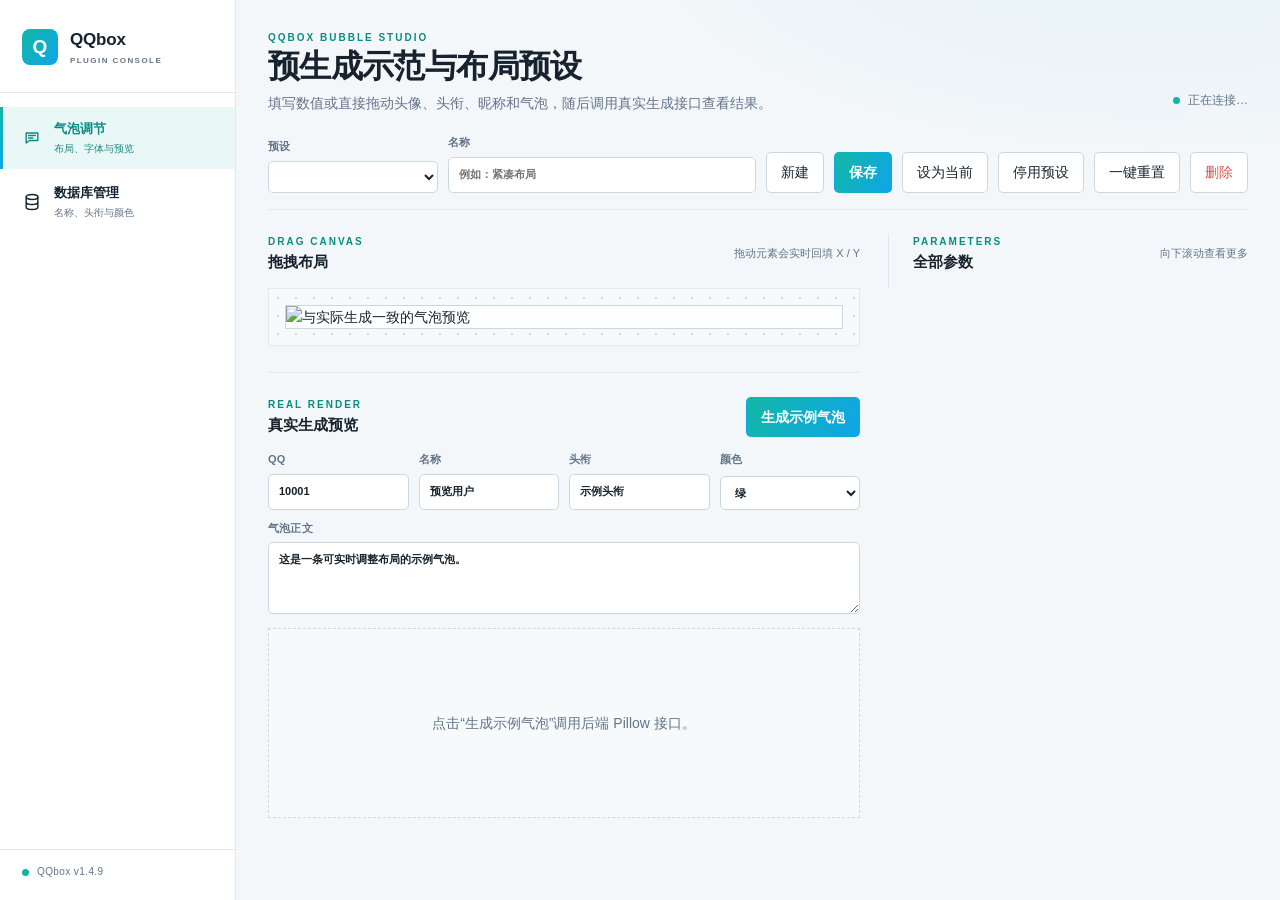
==== pages/bubble-studio/index.html @ f3b5099f "Preserve nickname defaults while isolating rendering The nickname editor now starts from the request" ====
<!doctype html>
<html lang="zh-CN">
  <head>
    <meta charset="utf-8" />
    <meta name="viewport" content="width=device-width, initial-scale=1" />
    <title>QQbox 控制台</title>
    <link rel="stylesheet" href="./style.css" />
  </head>
  <body>
    <div class="app-shell">
      <aside class="app-sidebar" aria-label="QQbox 功能导航">
        <div class="brand">
          <span class="brand-mark" aria-hidden="true">Q</span>
          <div><strong>QQbox</strong><small>PLUGIN CONSOLE</small></div>
        </div>
        <nav class="side-nav">
          <button class="nav-item active" type="button" data-view="bubble" aria-selected="true">
            <svg viewBox="0 0 24 24" aria-hidden="true"><path d="M5 6h14v9H9l-4 3V6Zm3 3h8M8 12h5" /></svg>
            <span><strong>气泡调节</strong><small>布局、字体与预览</small></span>
          </button>
          <button class="nav-item" type="button" data-view="database" aria-selected="false">
            <svg viewBox="0 0 24 24" aria-hidden="true"><ellipse cx="12" cy="6" rx="7" ry="3" /><path d="M5 6v6c0 1.7 3.1 3 7 3s7-1.3 7-3V6M5 12v6c0 1.7 3.1 3 7 3s7-1.3 7-3v-6" /></svg>
            <span><strong>数据库管理</strong><small>名称、头衔与颜色</small></span>
          </button>
        </nav>
        <div class="sidebar-foot"><span class="live-dot"></span>QQbox v1.4.9</div>
      </aside>

      <main class="app-main">
        <section id="view-bubble" class="app-view studio" data-view-panel="bubble">
          <header class="bubble-header">
            <div>
              <p class="eyebrow">QQBOX BUBBLE STUDIO</p>
              <h1>预生成示范与布局预设</h1>
              <p class="subtitle">填写数值或直接拖动头像、头衔、昵称和气泡，随后调用真实生成接口查看结果。</p>
            </div>
            <div id="status" class="status" role="status">正在连接…</div>
          </header>

          <section class="preset-bar">
            <label>预设<select id="preset-select"></select></label>
            <label class="preset-name">名称<input id="preset-name" maxlength="64" placeholder="例如：紧凑布局" /></label>
            <button id="new-preset" type="button">新建</button>
            <button id="save-preset" class="primary" type="button">保存</button>
            <button id="activate-preset" type="button">设为当前</button>
            <button id="deactivate-preset" type="button">停用预设</button>
            <button id="reset-preset" type="button">一键重置</button>
            <button id="delete-preset" class="danger" type="button">删除</button>
          </section>

          <section class="main-grid">
            <div class="preview-column">
              <section class="canvas-panel">
                <div class="section-heading">
                  <div><p class="eyebrow">DRAG CANVAS</p><h2>拖拽布局</h2></div>
                  <span class="hint">拖动元素会实时回填 X / Y</span>
                </div>
                <div id="stage-wrap">
                  <div id="stage">
                    <img id="stage-image" alt="与实际生成一致的气泡预览" />
                    <button class="part avatar-part" data-section="avatar" type="button" aria-label="拖动头像">头像</button>
                    <button class="part title-part" data-section="title" type="button" aria-label="拖动头衔">头衔</button>
                    <button class="part nickname-part" data-section="nickname" type="button" aria-label="拖动昵称">昵称</button>
                    <button class="part bubble-part" data-section="bubble" type="button" aria-label="拖动消息气泡">气泡</button>
                  </div>
                </div>
              </section>

              <section class="real-preview">
                <div class="section-heading">
                  <div><p class="eyebrow">REAL RENDER</p><h2>真实生成预览</h2></div>
                  <button id="generate-preview" class="primary" type="button">生成示例气泡</button>
                </div>
                <div class="sample-fields">
                  <label>QQ<input id="sample-qq" value="10001" inputmode="numeric" /></label>
                  <label>名称<input id="sample-name" value="预览用户" maxlength="64" /></label>
                  <label>头衔<input id="sample-title" value="示例头衔" maxlength="64" /></label>
                  <label>颜色<select id="sample-color"><option value="1">灰</option><option value="2">紫</option><option value="3">黄</option><option value="4" selected>绿</option></select></label>
                  <label class="sample-text">气泡正文<textarea id="sample-text" maxlength="500">这是一条可实时调整布局的示例气泡。</textarea></label>
                </div>
                <div id="render-output" class="render-output">
                  <span>点击“生成示例气泡”调用后端 Pillow 接口。</span>
                  <img id="preview-image" alt="气泡生成预览" hidden />
                </div>
              </section>
            </div>

            <aside class="controls-panel">
              <div class="section-heading"><div><p class="eyebrow">PARAMETERS</p><h2>全部参数</h2></div><span class="hint">向下滚动查看更多</span></div>
              <div id="controls"></div>
            </aside>
          </section>
        </section>

        <section id="view-database" class="app-view database-view" data-view-panel="database" hidden>
          <div class="database-header">
            <div>
              <p class="eyebrow">QQBOX DATABASE</p>
              <h1>用户资料管理</h1>
              <p class="subtitle">直接维护气泡使用的用户名称、头衔与颜色。</p>
            </div>
            <button id="new-profile" class="primary" type="button">新增用户</button>
          </div>

          <section class="db-toolbar">
            <label class="db-search-field"><span>搜索</span><input id="search" type="search" placeholder="QQ、名称或头衔" /></label>
            <button id="refresh" type="button">刷新数据库</button>
            <span id="count" class="muted"></span>
          </section>

          <section class="db-workspace">
            <div class="db-table-card">
              <div class="db-table-scroll">
                <table>
                  <thead><tr><th>QQ</th><th>用户名称</th><th>用户头衔</th><th>用户颜色</th><th>操作</th></tr></thead>
                  <tbody id="profile-list"></tbody>
                </table>
              </div>
              <div id="empty" class="db-empty" hidden>数据库中还没有匹配的用户记录。</div>
            </div>

            <form id="editor" class="db-editor" hidden>
              <div class="db-editor-heading">
                <div><p class="eyebrow">PROFILE</p><h2 id="editor-title">新增用户</h2></div>
                <button id="close-editor" class="icon-button" type="button" aria-label="关闭">×</button>
              </div>
              <label>QQ<input id="qq" name="qq" inputmode="numeric" required /></label>
              <label>用户名称<input id="name" name="name" maxlength="64" placeholder="留空时使用缓存昵称" /></label>
              <label>用户头衔<input id="title" name="title" maxlength="64" /></label>
              <label>用户颜色<select id="color" name="color"><option value="1">灰色 · #B5B6B5</option><option value="2">紫色 · #D69AFF</option><option value="3">黄色 · #FFC629</option><option value="4">绿色 · #52D7C5</option></select></label>
              <div class="db-form-actions"><button id="cancel" type="button">取消</button><button class="primary" type="submit">保存到数据库</button></div>
            </form>
          </section>
          <div id="notice" class="db-notice" role="status" aria-live="polite"></div>
        </section>
      </main>
    </div>
    <script type="module" src="./shell.js"></script>
    <script type="module" src="./app.js"></script>
    <script type="module" src="./database.js"></script>
  </body>
</html>
---- pages/bubble-studio/style.css ----
:root {
  color-scheme: light;
  --bg: #f4f7f9;
  --surface: #ffffff;
  --surface-2: #f7fafb;
  --text: #16232e;
  --muted: #63748a;
  --border: #e1e8ee;
  --border-strong: #ccd7e0;
  --accent: #0fb5a8;
  --accent-2: #0ea5e9;
  --accent-strong: #0a8c82;
  --accent-soft: color-mix(in srgb, var(--accent) 9%, transparent);
  --danger: #d9534f;
  --gradient: linear-gradient(120deg, #12b7a6 0%, #0ea5e9 100%);
  --ring: 0 0 0 3px color-mix(in srgb, var(--accent) 15%, transparent);
  --radius: 5px;
  --ease: cubic-bezier(.4, 0, .2, 1);
}
[data-theme="dark"] {
  color-scheme: dark;
  --bg: #0a111c;
  --surface: #101a29;
  --surface-2: #0c1522;
  --text: #e2edf6;
  --muted: #8ba0b6;
  --border: #22303f;
  --border-strong: #324254;
  --accent: #2dd4bf;
  --accent-2: #38bdf8;
  --accent-strong: #5eead4;
  --accent-soft: color-mix(in srgb, var(--accent) 11%, transparent);
  --danger: #ff8585;
  --gradient: linear-gradient(120deg, #14b8a6 0%, #0ea5e9 100%);
  --ring: 0 0 0 3px color-mix(in srgb, var(--accent) 22%, transparent);
}

* { box-sizing: border-box; }
::selection { background: color-mix(in srgb, var(--accent) 20%, transparent); }
*::-webkit-scrollbar { width: 10px; height: 10px; }
*::-webkit-scrollbar-track { background: transparent; }
*::-webkit-scrollbar-thumb { border: 3px solid transparent; border-radius: 8px; background: color-mix(in srgb, var(--muted) 30%, transparent) content-box; }
*::-webkit-scrollbar-thumb:hover { background-color: color-mix(in srgb, var(--muted) 50%, transparent); }

body {
  min-height: 100vh;
  margin: 0;
  background:
    radial-gradient(1000px 460px at 90% -10%, color-mix(in srgb, var(--accent-2) 7%, transparent), transparent 60%),
    var(--bg);
  color: var(--text);
  font: 14px/1.6 Inter, "Segoe UI", "PingFang SC", "Microsoft YaHei", sans-serif;
  -webkit-font-smoothing: antialiased;
}
[hidden] { display: none !important; }

/* ---------- 应用骨架与侧边栏 ---------- */
.app-shell { display: grid; grid-template-columns: 236px minmax(0, 1fr); min-height: 100vh; }
.app-sidebar {
  position: sticky;
  top: 0;
  z-index: 10;
  display: flex;
  flex-direction: column;
  height: 100vh;
  padding: 26px 0 20px;
  border-right: 1px solid var(--border);
  background: var(--surface);
}
.brand { display: flex; align-items: center; gap: 12px; padding: 0 22px 24px; border-bottom: 1px solid var(--border); margin-bottom: 14px; }
.brand-mark {
  display: grid;
  place-items: center;
  width: 36px;
  height: 36px;
  border-radius: 8px;
  background: var(--gradient);
  color: #fff;
  font-size: 19px;
  font-weight: 800;
}
.brand strong, .brand small { display: block; }
.brand strong { font-size: 17px; letter-spacing: -.01em; }
.brand small { margin-top: 2px; color: var(--muted); font-size: 8px; font-weight: 700; letter-spacing: .18em; }
.side-nav { display: grid; gap: 2px; }
.nav-item {
  position: relative;
  display: flex;
  align-items: center;
  gap: 12px;
  width: 100%;
  padding: 12px 22px;
  border: 0;
  border-radius: 0;
  background: transparent;
  text-align: left;
  transition: background .16s var(--ease), color .16s var(--ease);
}
.nav-item svg { flex: 0 0 auto; width: 20px; height: 20px; fill: none; stroke: currentColor; stroke-width: 1.7; stroke-linecap: round; stroke-linejoin: round; }
.nav-item span, .nav-item strong, .nav-item small { display: block; min-width: 0; }
.nav-item strong { font-size: 13px; font-weight: 600; }
.nav-item small { margin-top: 1px; color: var(--muted); font-size: 10px; }
.nav-item:hover { background: var(--accent-soft); }
.nav-item.active { background: var(--accent-soft); color: var(--accent-strong); }
.nav-item.active::before { content: ""; position: absolute; left: 0; top: 0; bottom: 0; width: 3px; background: var(--gradient); }
.nav-item.active small { color: color-mix(in srgb, var(--accent-strong) 75%, var(--muted)); }
.sidebar-foot { display: flex; align-items: center; gap: 8px; margin-top: auto; padding: 14px 22px 0; border-top: 1px solid var(--border); color: var(--muted); font-size: 10px; letter-spacing: .04em; }
.live-dot { width: 7px; height: 7px; border-radius: 50%; background: var(--accent); animation: pulse 2.4s var(--ease) infinite; }
@keyframes pulse {
  0%, 100% { box-shadow: 0 0 0 0 color-mix(in srgb, var(--accent) 35%, transparent); }
  55% { box-shadow: 0 0 0 5px transparent; }
}
.app-main { min-width: 0; }
.app-view { min-height: 100vh; }

/* ---------- 通用控件 ---------- */
button, input, select, textarea { font: inherit; }
button {
  border: 1px solid var(--border-strong);
  border-radius: var(--radius);
  padding: 8px 14px;
  background: var(--surface);
  color: var(--text);
  cursor: pointer;
  white-space: nowrap;
  transition: border-color .15s var(--ease), box-shadow .15s var(--ease), background .15s var(--ease), color .15s var(--ease);
}
button:hover { border-color: var(--accent); color: var(--accent-strong); background: var(--accent-soft); }
button:focus-visible { outline: none; border-color: var(--accent); box-shadow: var(--ring); }
.primary { border-color: transparent; background: var(--gradient); color: #fff; font-weight: 600; }
.primary:hover { border-color: transparent; color: #fff; filter: brightness(1.06); background: var(--gradient); }
.danger { color: var(--danger); }
.danger:hover { border-color: var(--danger); color: var(--danger); background: color-mix(in srgb, var(--danger) 7%, transparent); }

label { display: grid; gap: 5px; color: var(--muted); font-size: 11px; font-weight: 600; letter-spacing: .02em; }
input, select, textarea {
  width: 100%;
  border: 1px solid var(--border-strong);
  border-radius: var(--radius);
  padding: 8px 10px;
  background: var(--surface);
  color: var(--text);
  outline: none;
  transition: border-color .15s var(--ease), box-shadow .15s var(--ease);
}
input:hover, select:hover, textarea:hover { border-color: color-mix(in srgb, var(--accent) 50%, var(--border-strong)); }
input:focus, select:focus, textarea:focus { border-color: var(--accent); box-shadow: var(--ring); }
input[type="checkbox"] { width: 18px; height: 18px; padding: 0; accent-color: var(--accent); }
textarea { min-height: 72px; resize: vertical; }

/* ---------- 气泡调节视图 ---------- */
.studio { width: 100%; margin: 0 auto; padding: 30px 32px; }
header { display: flex; align-items: end; justify-content: space-between; gap: 18px; margin-bottom: 20px; }
h1, h2, h3, p { margin: 0; }
h1 { font-size: clamp(23px, 3vw, 32px); letter-spacing: -.02em; line-height: 1.25; }
h2 { font-size: 15px; font-weight: 650; letter-spacing: 0; }
.eyebrow { color: var(--accent-strong); font-size: 10px; font-weight: 700; letter-spacing: .2em; }
.subtitle, .hint { color: var(--muted); }
.subtitle { margin-top: 6px; }
.hint { font-size: 11px; }
.status { display: inline-flex; align-items: center; gap: 8px; padding: 4px 0; color: var(--muted); font-size: 12px; }
.status::before { content: ""; flex: 0 0 auto; width: 7px; height: 7px; border-radius: 50%; background: var(--accent); }
.status.error { color: var(--danger); }
.status.error::before { background: var(--danger); }

/* 预设工具行：平面、无盒体，底部分隔线 */
.preset-bar {
  display: flex;
  flex-wrap: wrap;
  gap: 10px;
  align-items: end;
  padding: 0 0 16px;
  margin-bottom: 24px;
  border-bottom: 1px solid var(--border);
}
.preset-bar label { min-width: 170px; }
.preset-name { flex: 1; min-width: 190px !important; }
.preset-bar #new-preset { margin-left: auto; }

.main-grid { display: grid; grid-template-columns: minmax(0, 1fr) 360px; gap: 28px; align-items: start; }
.preview-column { display: grid; gap: 26px; min-width: 0; }
.section-heading { display: flex; align-items: center; justify-content: space-between; gap: 12px; margin-bottom: 14px; }

/* 拖拽画布：仅保留功能边界，无圆角卡片 */
#stage-wrap {
  width: 100%;
  overflow: auto;
  padding: 16px;
  border: 1px solid var(--border);
  background:
    radial-gradient(color-mix(in srgb, var(--muted) 24%, transparent) 1px, transparent 1.2px) 0 0 / 18px 18px,
    var(--surface-2);
}
#stage { position: relative; width: 100%; min-width: 520px; border: 1px solid var(--border-strong); overflow: hidden; touch-action: none; background: var(--surface); }
#stage-image { display: block; width: 100%; height: auto; }
.part {
  position: absolute;
  z-index: 2;
  min-width: 18px;
  min-height: 18px;
  padding: 0;
  border: 1.5px dashed var(--accent-strong);
  border-radius: 3px;
  background: color-mix(in srgb, var(--accent) 8%, transparent);
  color: transparent;
  opacity: .45;
  user-select: none;
  touch-action: none;
  cursor: grab;
  transition: opacity .15s var(--ease), background .15s var(--ease), box-shadow .15s var(--ease);
}
.part:hover, .part:focus-visible { background: color-mix(in srgb, var(--accent) 16%, transparent); opacity: 1; box-shadow: var(--ring); }
.part:active { cursor: grabbing; }
.part.dragging { outline: 2px solid color-mix(in srgb, var(--accent) 55%, transparent); outline-offset: 2px; opacity: 1; }
.avatar-part { border-radius: 50%; }

/* 真实预览与画布之间用分隔线衔接 */
.real-preview { border-top: 1px solid var(--border); padding-top: 24px; }
.sample-fields { display: grid; grid-template-columns: repeat(4, minmax(100px, 1fr)); gap: 10px; }
.sample-text { grid-column: 1 / -1; }
.render-output { display: grid; place-items: center; min-height: 190px; margin-top: 14px; border: 1.5px dashed var(--border-strong); overflow: auto; color: var(--muted); background: var(--surface-2); }
.render-output img { display: block; max-width: 100%; height: auto; }
.render-output img[hidden] { display: none; }

/* 参数栏：右侧竖排，左侧发丝线分隔，分组可折叠 */
.controls-panel { max-height: calc(100vh - 60px); overflow: auto; position: sticky; top: 24px; padding-left: 24px; border-left: 1px solid var(--border); }
.control-section { border-top: 1px solid var(--border); }
.control-section:first-child { border-top: 0; }
.control-section summary {
  display: flex;
  align-items: center;
  justify-content: space-between;
  gap: 8px;
  padding: 13px 2px;
  cursor: pointer;
  list-style: none;
  user-select: none;
  color: var(--text);
  font-size: 12px;
  font-weight: 650;
  letter-spacing: .04em;
  transition: color .15s var(--ease);
}
.control-section summary::-webkit-details-marker { display: none; }
.control-section summary::after { content: "+"; color: var(--muted); font-size: 14px; font-weight: 400; }
.control-section[open] summary::after { content: "−"; }
.control-section summary:hover { color: var(--accent-strong); }
.control-grid { display: grid; grid-template-columns: repeat(2, minmax(0, 1fr)); gap: 10px; padding: 2px 2px 16px; }
.control-grid .wide { grid-column: 1 / -1; }

/* ---------- 数据库视图 ---------- */
.database-view { width: min(1220px, 100%); margin: 0 auto; padding: 32px; }
.database-header { display: flex; align-items: end; justify-content: space-between; gap: 24px; margin-bottom: 20px; }
.db-toolbar { display: flex; align-items: end; gap: 12px; padding: 0 0 16px; margin-bottom: 20px; border-bottom: 1px solid var(--border); }
.db-search-field { flex: 1; }
.db-toolbar .muted { padding-bottom: 10px; font-size: 12px; }
.muted { color: var(--muted); }
.db-workspace { display: grid; grid-template-columns: minmax(0, 1fr) 320px; gap: 28px; align-items: start; }
.db-table-card { min-width: 0; }
.db-table-scroll { overflow-x: auto; }
.database-view table { width: 100%; border-collapse: collapse; }
.database-view th, .database-view td { padding: 13px 16px; border-bottom: 1px solid var(--border); text-align: left; white-space: nowrap; }
.database-view th { color: var(--muted); font-size: 11px; font-weight: 650; letter-spacing: .1em; text-transform: uppercase; border-bottom-color: var(--border-strong); }
.database-view th:first-child, .database-view td:first-child { padding-left: 0; }
.database-view tbody tr { transition: background .13s var(--ease); }
.database-view tbody tr:hover { background: var(--accent-soft); }
.db-color-chip { display: inline-flex; align-items: center; gap: 8px; }
.db-color-dot { width: 12px; height: 12px; border-radius: 50%; box-shadow: inset 0 0 0 1px rgb(0 0 0 / 12%); }
.db-row-actions { display: flex; gap: 8px; }
.db-row-actions button { padding: 5px 11px; font-size: 12px; }
.db-editor { display: grid; gap: 15px; padding-left: 26px; border-left: 1px solid var(--border); position: sticky; top: 24px; }
.db-editor-heading { display: flex; align-items: start; justify-content: space-between; }
.icon-button { width: 30px; height: 30px; padding: 0; border-color: transparent; font-size: 20px; line-height: 1; color: var(--muted); }
.db-form-actions { display: flex; justify-content: flex-end; gap: 8px; margin-top: 4px; }
.db-empty { padding: 48px 20px; color: var(--muted); text-align: center; }
.db-notice { min-height: 26px; padding-top: 12px; color: var(--accent-strong); font-weight: 600; font-size: 12px; }
.db-notice.error { color: var(--danger); }

/* ---------- 响应式 ---------- */
@media (max-width: 1270px) {
  .main-grid { grid-template-columns: 1fr; }
  .controls-panel { position: static; max-height: none; padding-left: 0; border-left: 0; border-top: 1px solid var(--border); padding-top: 8px; }
}
@media (max-width: 900px) {
  .app-shell { grid-template-columns: 1fr; }
  .app-sidebar { position: static; height: auto; padding: 0; border-right: 0; border-bottom: 1px solid var(--border); }
  .brand { display: none; }
  .side-nav { display: flex; }
  .nav-item { justify-content: center; flex: 1; padding: 12px 8px; }
  .nav-item.active::before { top: auto; left: 18%; right: 18%; width: auto; height: 2px; }
  .nav-item small, .sidebar-foot { display: none; }
  .app-view { min-height: calc(100vh - 61px); }
}
@media (max-width: 820px) {
  .studio { padding: 18px 16px; }
  header { display: block; }
  .status { display: inline-flex; margin-top: 8px; }
  .sample-fields { grid-template-columns: repeat(2, 1fr); }
  .preset-bar label { flex: 1 1 180px; }
  .preset-bar #new-preset { margin-left: 0; }
  .database-view { padding: 20px 16px; }
  .database-header { align-items: start; }
  .db-workspace { grid-template-columns: 1fr; }
  .db-editor { position: static; grid-row: 1; padding-left: 0; border-left: 0; border-top: 1px solid var(--border); padding-top: 18px; }
  .db-toolbar { flex-wrap: wrap; }
  .db-search-field { flex-basis: 100%; }
}
@media (prefers-reduced-motion: reduce) {
  *, *::before, *::after { animation-duration: .01ms !important; transition-duration: .01ms !important; }
}
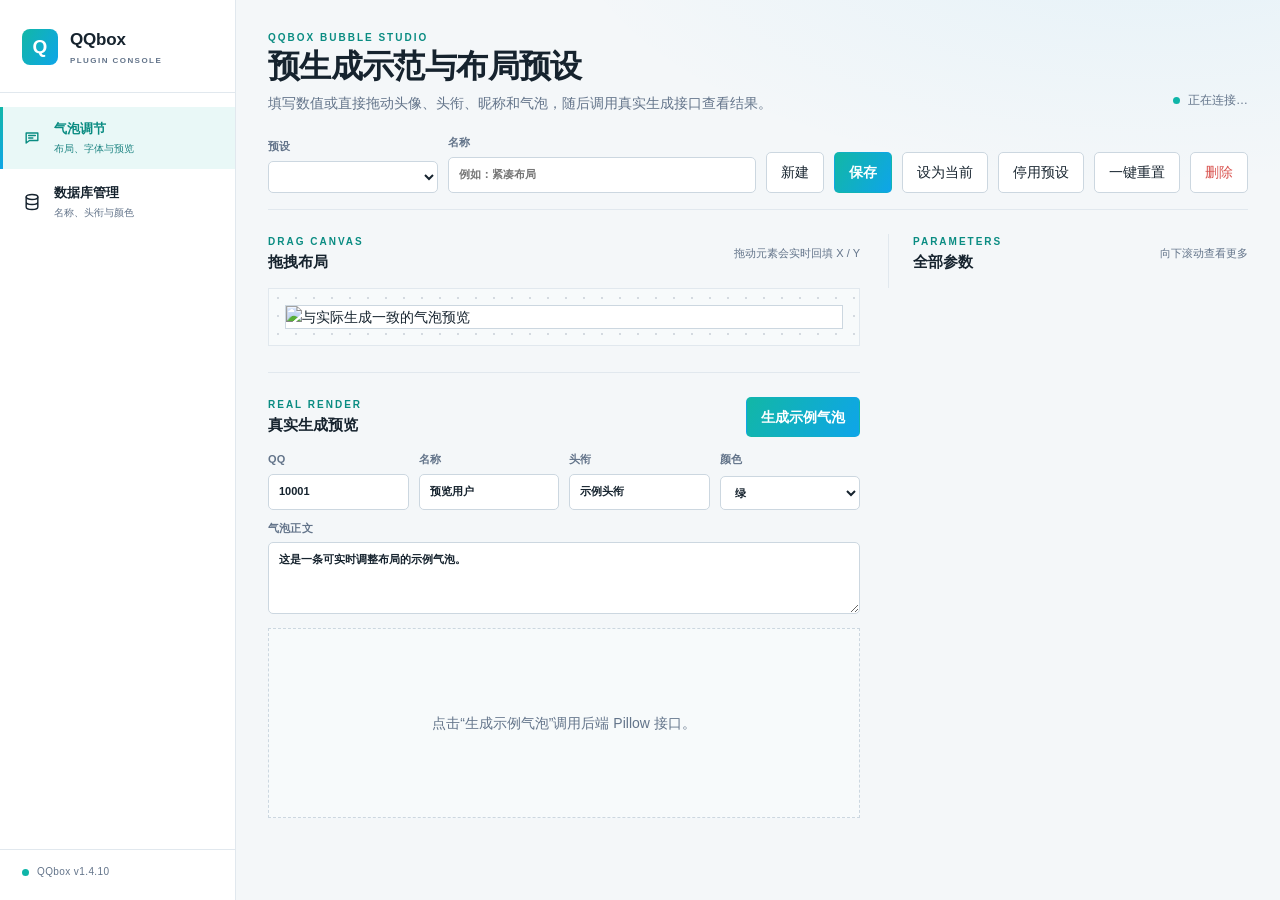
==== commit a33e27dc: "Prevent invalid presets from breaking rendered media Review feedback exposed three runtime hazards: " ====
--- a/pages/bubble-studio/index.html
+++ b/pages/bubble-studio/index.html
@@ -23,7 +23,7 @@
             <span><strong>数据库管理</strong><small>名称、头衔与颜色</small></span>
           </button>
         </nav>
-        <div class="sidebar-foot"><span class="live-dot"></span>QQbox v1.4.9</div>
+        <div class="sidebar-foot"><span class="live-dot"></span>QQbox v1.4.10</div>
       </aside>
 
       <main class="app-main">
@@ -76,7 +76,7 @@
                   <label>名称<input id="sample-name" value="预览用户" maxlength="64" /></label>
                   <label>头衔<input id="sample-title" value="示例头衔" maxlength="64" /></label>
                   <label>颜色<select id="sample-color"><option value="1">灰</option><option value="2">紫</option><option value="3">黄</option><option value="4" selected>绿</option></select></label>
-                  <label class="sample-text">气泡正文<textarea id="sample-text" maxlength="500">这是一条可实时调整布局的示例气泡。</textarea></label>
+                  <label class="sample-text">气泡正文<textarea id="sample-text">这是一条可实时调整布局的示例气泡。</textarea></label>
                 </div>
                 <div id="render-output" class="render-output">
                   <span>点击“生成示例气泡”调用后端 Pillow 接口。</span>
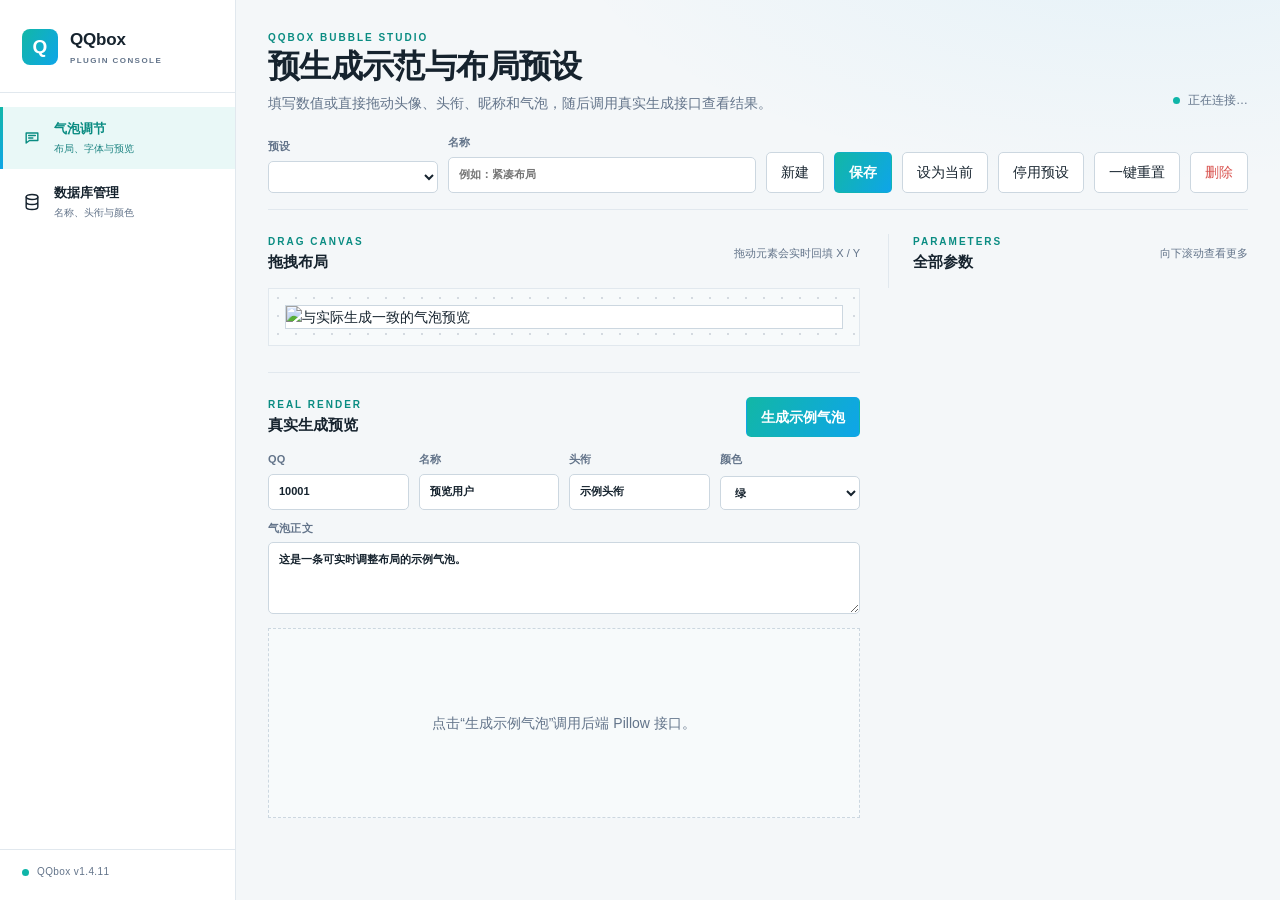
==== commit 561f1eaa: "fix:修改版本" ====
--- a/pages/bubble-studio/index.html
+++ b/pages/bubble-studio/index.html
@@ -23,7 +23,7 @@
             <span><strong>数据库管理</strong><small>名称、头衔与颜色</small></span>
           </button>
         </nav>
-        <div class="sidebar-foot"><span class="live-dot"></span>QQbox v1.4.10</div>
+        <div class="sidebar-foot"><span class="live-dot"></span>QQbox v1.4.11</div>
       </aside>
 
       <main class="app-main">
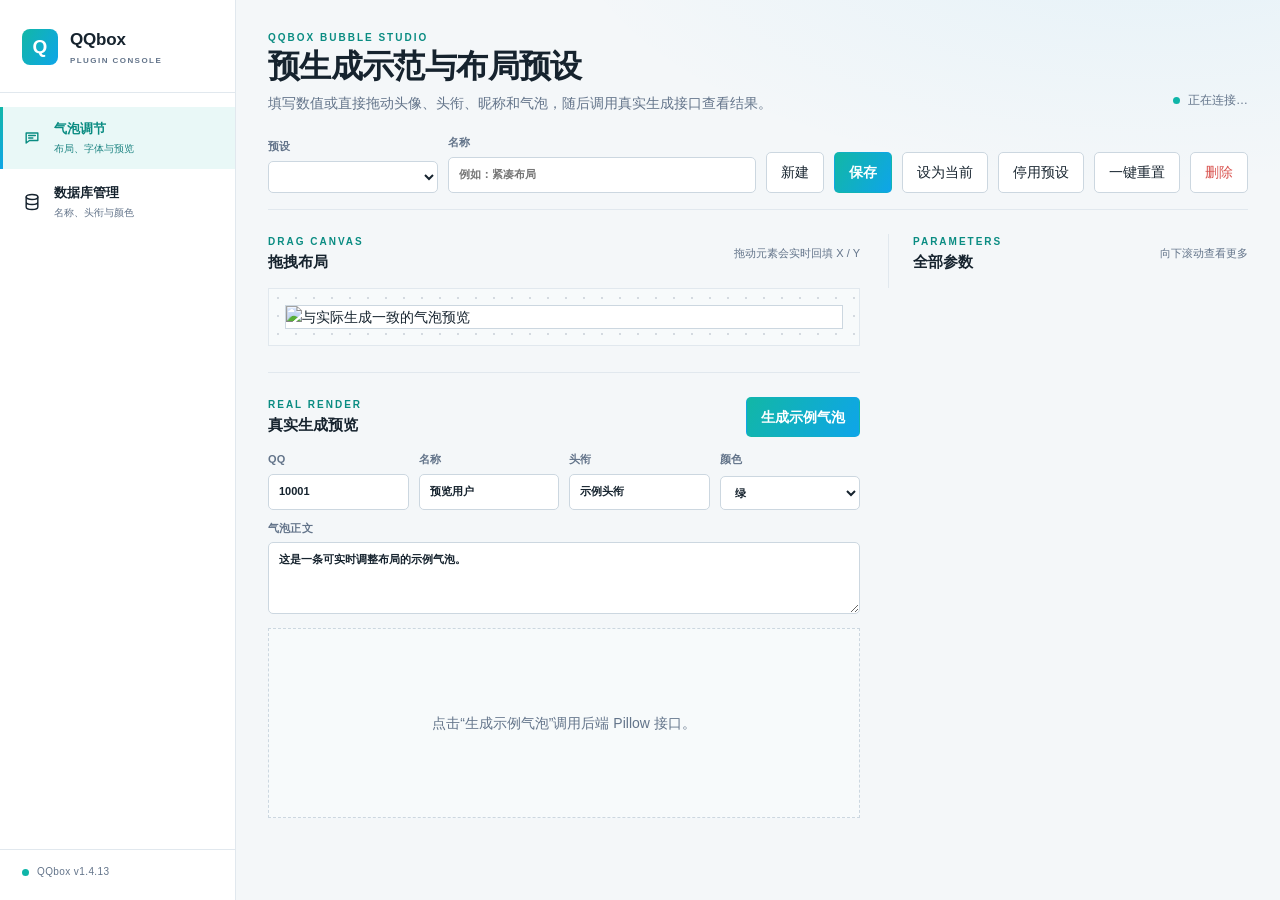
==== commit 7f01a2cf: "fix:更好看的进度条" ====
--- a/pages/bubble-studio/index.html
+++ b/pages/bubble-studio/index.html
@@ -23,7 +23,7 @@
             <span><strong>数据库管理</strong><small>名称、头衔与颜色</small></span>
           </button>
         </nav>
-        <div class="sidebar-foot"><span class="live-dot"></span>QQbox v1.4.11</div>
+        <div class="sidebar-foot"><span class="live-dot"></span>QQbox v1.4.13</div>
       </aside>
 
       <main class="app-main">
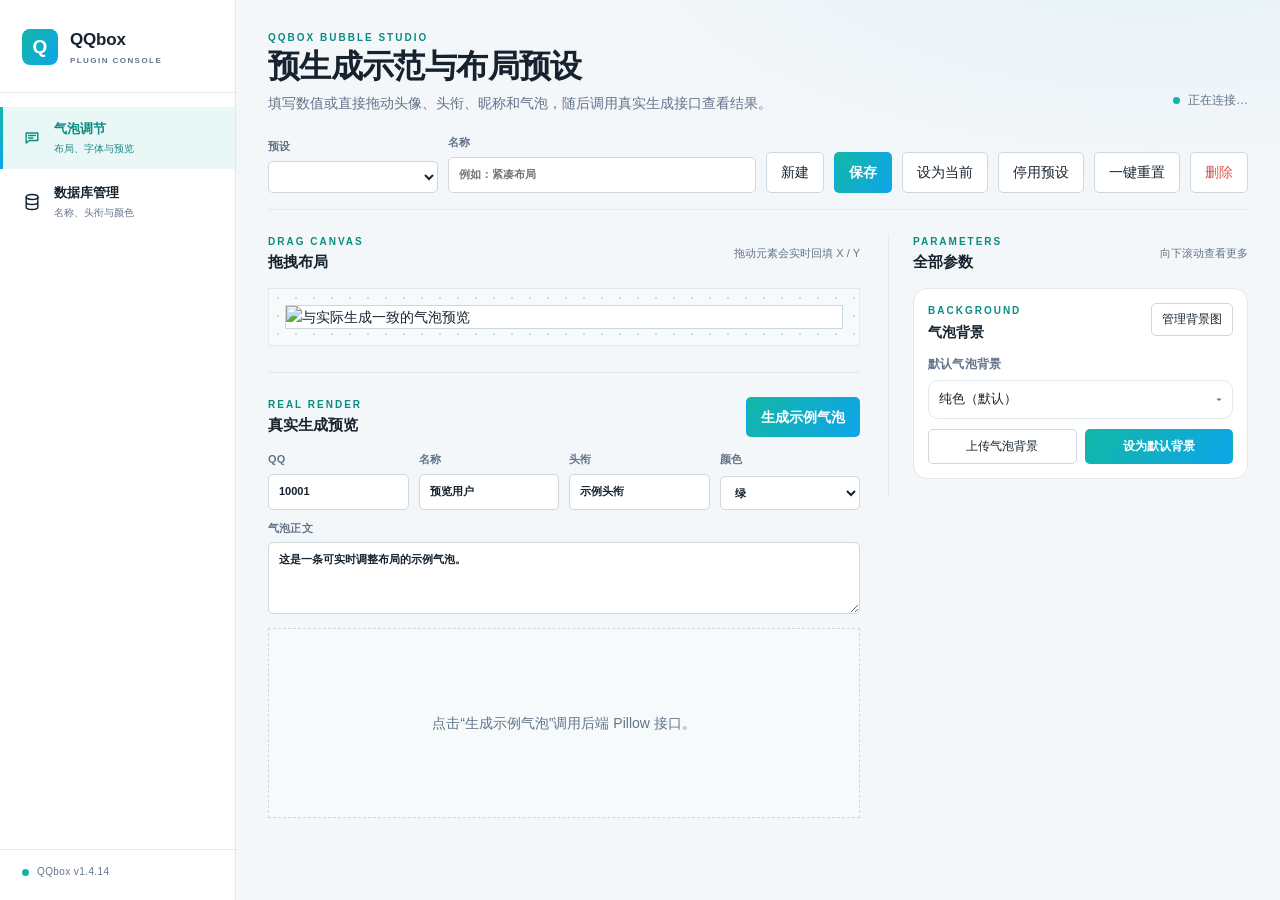
==== commit f2ac339b: "Enable persistent visual customization without weakening font policy Import the supplied archive's c" ====
--- a/pages/bubble-studio/index.html
+++ b/pages/bubble-studio/index.html
@@ -23,7 +23,7 @@
             <span><strong>数据库管理</strong><small>名称、头衔与颜色</small></span>
           </button>
         </nav>
-        <div class="sidebar-foot"><span class="live-dot"></span>QQbox v1.4.13</div>
+        <div class="sidebar-foot"><span class="live-dot"></span>QQbox v1.4.14</div>
       </aside>
 
       <main class="app-main">
@@ -87,6 +87,30 @@
 
             <aside class="controls-panel">
               <div class="section-heading"><div><p class="eyebrow">PARAMETERS</p><h2>全部参数</h2></div><span class="hint">向下滚动查看更多</span></div>
+
+              <section class="bg-manager">
+                <div class="bg-manager-head">
+                  <div><p class="eyebrow">BACKGROUND</p><h3>气泡背景</h3></div>
+                  <button id="manage-backgrounds" type="button">管理背景图</button>
+                </div>
+                <div class="bg-field">
+                  <label for="bg-select-button">默认气泡背景</label>
+                  <div class="bg-select" id="bg-select">
+                    <button id="bg-select-button" class="bg-select-button" type="button" aria-haspopup="listbox">
+                      <img id="bg-select-preview" alt="" hidden />
+                      <span id="bg-select-text">纯色（默认）</span>
+                      <span class="bg-select-arrow">▾</span>
+                    </button>
+                    <div id="bg-select-menu" class="bg-select-menu" role="listbox" hidden></div>
+                  </div>
+                </div>
+                <div class="bg-actions">
+                  <button id="upload-background" type="button">上传气泡背景</button>
+                  <button id="set-default-background" class="primary" type="button">设为默认背景</button>
+                  <input id="background-file" type="file" accept="image/*" hidden />
+                </div>
+              </section>
+
               <div id="controls"></div>
             </aside>
           </section>
@@ -128,11 +152,35 @@
               <label>用户名称<input id="name" name="name" maxlength="64" placeholder="留空时使用缓存昵称" /></label>
               <label>用户头衔<input id="title" name="title" maxlength="64" /></label>
               <label>用户颜色<select id="color" name="color"><option value="1">灰色 · #B5B6B5</option><option value="2">紫色 · #D69AFF</option><option value="3">黄色 · #FFC629</option><option value="4">绿色 · #52D7C5</option></select></label>
+              <div class="db-avatar-field">
+                <label>头像</label>
+                <div class="db-avatar-box">
+                  <img id="avatar-preview" alt="头像预览" hidden />
+                  <span id="avatar-empty" class="db-avatar-empty">暂无头像，可上传自定义头像</span>
+                  <input id="avatar-file" type="file" accept="image/*" hidden />
+                </div>
+                <div class="db-avatar-actions">
+                  <button id="avatar-upload" type="button">上传头像</button>
+                  <button id="avatar-remove" type="button" class="danger" hidden>移除自定义头像</button>
+                </div>
+              </div>
               <div class="db-form-actions"><button id="cancel" type="button">取消</button><button class="primary" type="submit">保存到数据库</button></div>
             </form>
           </section>
           <div id="notice" class="db-notice" role="status" aria-live="polite"></div>
         </section>
+
+        <dialog id="background-manager-dialog" class="bg-dialog">
+          <div class="bg-dialog-header">
+            <h3>背景图管理</h3>
+            <button id="bg-dialog-close" class="icon-button" type="button" aria-label="关闭">×</button>
+          </div>
+          <p id="background-manager-notice" class="bg-dialog-notice" hidden></p>
+          <div id="background-manager-list" class="bg-dialog-list"></div>
+          <div class="bg-dialog-footer">
+            <button id="bg-dialog-upload" class="primary" type="button">上传图片</button>
+          </div>
+        </dialog>
       </main>
     </div>
     <script type="module" src="./shell.js"></script>
--- a/pages/bubble-studio/style.css
+++ b/pages/bubble-studio/style.css
@@ -272,9 +272,52 @@
 .db-editor-heading { display: flex; align-items: start; justify-content: space-between; }
 .icon-button { width: 30px; height: 30px; padding: 0; border-color: transparent; font-size: 20px; line-height: 1; color: var(--muted); }
 .db-form-actions { display: flex; justify-content: flex-end; gap: 8px; margin-top: 4px; }
+.db-avatar-field { display: grid; gap: 8px; }
+.db-avatar-field > label { font-size: 12px; font-weight: 600; color: var(--muted); }
+.db-avatar-box { display: flex; align-items: center; justify-content: center; min-height: 88px; border: 1.5px dashed var(--border); border-radius: 12px; background: var(--accent-soft); overflow: hidden; }
+.db-avatar-box img { width: 72px; height: 72px; border-radius: 50%; object-fit: cover; }
+.db-avatar-empty { color: var(--muted); font-size: 12px; }
+.db-avatar-actions { display: flex; gap: 8px; }
+.db-avatar-actions button { flex: 1; padding: 7px 10px; font-size: 12px; }
 .db-empty { padding: 48px 20px; color: var(--muted); text-align: center; }
 .db-notice { min-height: 26px; padding-top: 12px; color: var(--accent-strong); font-weight: 600; font-size: 12px; }
 .db-notice.error { color: var(--danger); }
+
+/* ---------- 气泡背景管理 ---------- */
+.bg-manager { border: 1px solid var(--border); border-radius: 14px; padding: 14px; margin-bottom: 18px; background: var(--surface); }
+.bg-manager-head { display: flex; align-items: start; justify-content: space-between; gap: 10px; margin-bottom: 12px; }
+.bg-manager-head h3 { margin: 0; font-size: 14px; }
+.bg-manager-head .eyebrow { margin: 0 0 2px; }
+.bg-manager-head button { padding: 6px 10px; font-size: 12px; }
+.bg-field { display: grid; gap: 6px; }
+.bg-field > label { font-size: 12px; font-weight: 600; color: var(--muted); }
+.bg-select { position: relative; }
+.bg-select-button { width: 100%; display: flex; align-items: center; gap: 8px; padding: 8px 10px; border: 1px solid var(--border); border-radius: 10px; background: var(--surface); color: var(--text); font: inherit; font-size: 13px; text-align: left; }
+.bg-select-button:hover { border-color: var(--accent); }
+.bg-select-button img { width: 28px; height: 28px; border-radius: 6px; object-fit: cover; background: var(--accent-soft); }
+.bg-select-arrow { margin-left: auto; color: var(--muted); font-size: 12px; }
+.bg-select-menu { position: absolute; z-index: 30; top: calc(100% + 4px); left: 0; right: 0; max-height: 220px; overflow: auto; padding: 4px; border: 1px solid var(--border); border-radius: 10px; background: var(--surface); box-shadow: 0 10px 30px rgb(0 0 0 / 12%); }
+.bg-option { width: 100%; display: flex; align-items: center; gap: 8px; padding: 6px 8px; border: 0; border-radius: 8px; background: transparent; color: var(--text); font: inherit; font-size: 13px; text-align: left; cursor: pointer; }
+.bg-option:hover { background: var(--accent-soft); }
+.bg-option-thumb { width: 28px; height: 28px; border-radius: 6px; object-fit: cover; background: var(--accent-soft); flex: 0 0 auto; }
+.bg-option-thumb.placeholder { border: 1px dashed var(--border); }
+.bg-actions { display: flex; gap: 8px; margin-top: 10px; }
+.bg-actions button { flex: 1; padding: 7px 10px; font-size: 12px; }
+.bg-dialog { width: min(520px, 90vw); padding: 0; border: 1px solid var(--border); border-radius: 14px; background: var(--surface); color: var(--text); }
+.bg-dialog::backdrop { background: rgb(0 0 0 / 45%); }
+.bg-dialog-header { display: flex; align-items: center; justify-content: space-between; padding: 14px 16px; border-bottom: 1px solid var(--border); }
+.bg-dialog-header h3 { margin: 0; font-size: 15px; }
+.bg-dialog-list { padding: 12px 16px; max-height: 50vh; overflow: auto; display: grid; gap: 8px; }
+.bg-dialog-empty { color: var(--muted); text-align: center; padding: 24px 0; }
+.bg-dialog-item { display: flex; align-items: center; gap: 10px; padding: 8px; border: 1px solid var(--border); border-radius: 10px; }
+.bg-dialog-thumb { width: 44px; height: 44px; border-radius: 8px; object-fit: cover; background: var(--accent-soft); flex: 0 0 auto; }
+.bg-dialog-name { flex: 1; font-size: 13px; word-break: break-all; }
+.bg-dialog-item .danger { padding: 5px 10px; font-size: 12px; }
+.bg-dialog-footer { padding: 12px 16px; border-top: 1px solid var(--border); display: flex; justify-content: flex-end; }
+.bg-dialog-notice { margin: 12px 16px 0; padding: 8px 10px; border-radius: 8px; background: var(--accent-soft); color: var(--accent-strong); font-size: 12px; }
+.bg-dialog-notice.error { background: color-mix(in srgb, var(--danger) 10%, transparent); color: var(--danger); }
+.bg-dialog-item .danger.confirm-delete { background: var(--danger); border-color: transparent; color: #fff; }
+.bg-dialog-item .danger:disabled { opacity: .6; cursor: default; }
 
 /* ---------- 响应式 ---------- */
 @media (max-width: 1270px) {
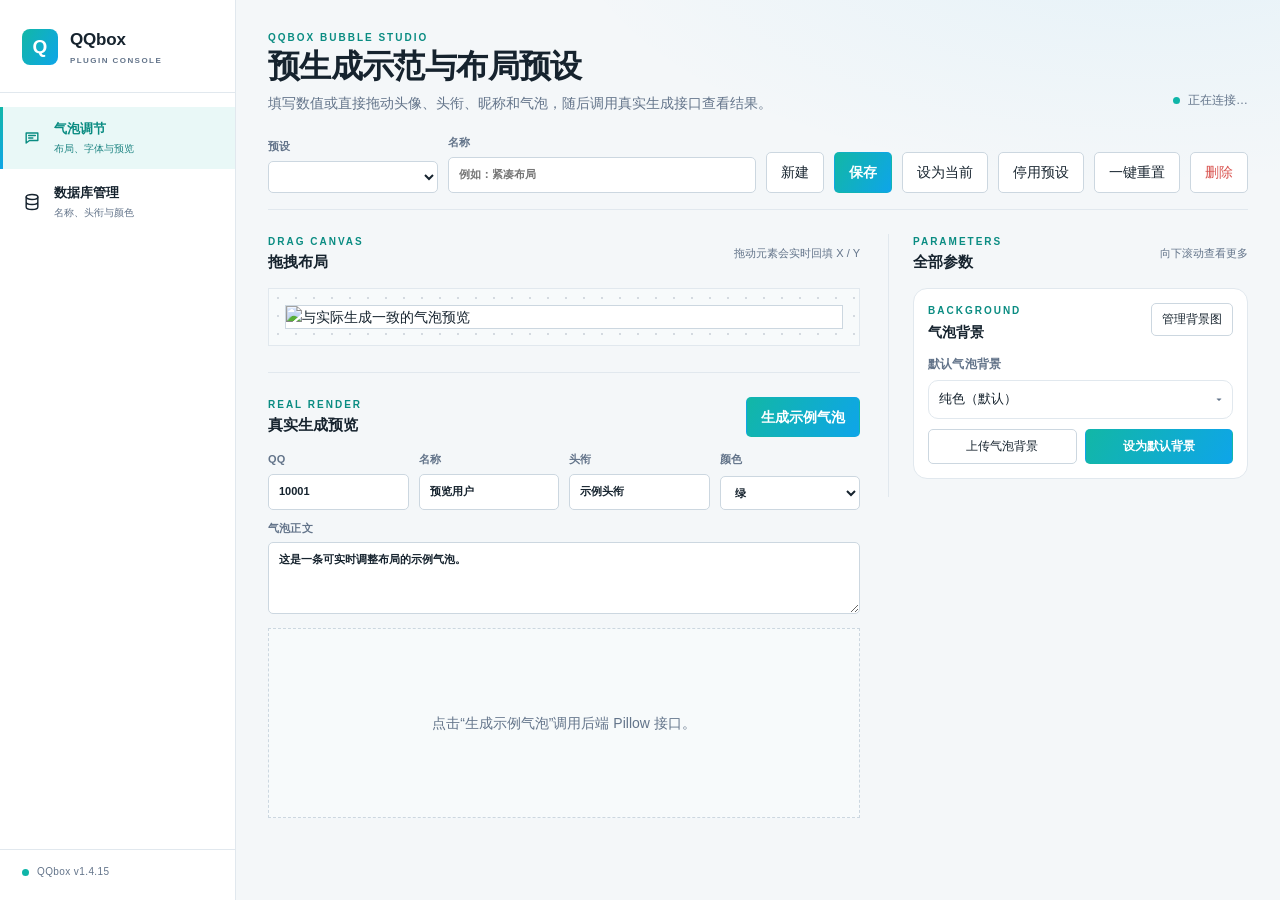
==== commit 66b4634a: "Keep background presets valid as global defaults evolve Refuse deletion of backgrounds referenced by" ====
--- a/pages/bubble-studio/index.html
+++ b/pages/bubble-studio/index.html
@@ -23,7 +23,7 @@
             <span><strong>数据库管理</strong><small>名称、头衔与颜色</small></span>
           </button>
         </nav>
-        <div class="sidebar-foot"><span class="live-dot"></span>QQbox v1.4.14</div>
+        <div class="sidebar-foot"><span class="live-dot"></span>QQbox v1.4.15</div>
       </aside>
 
       <main class="app-main">
